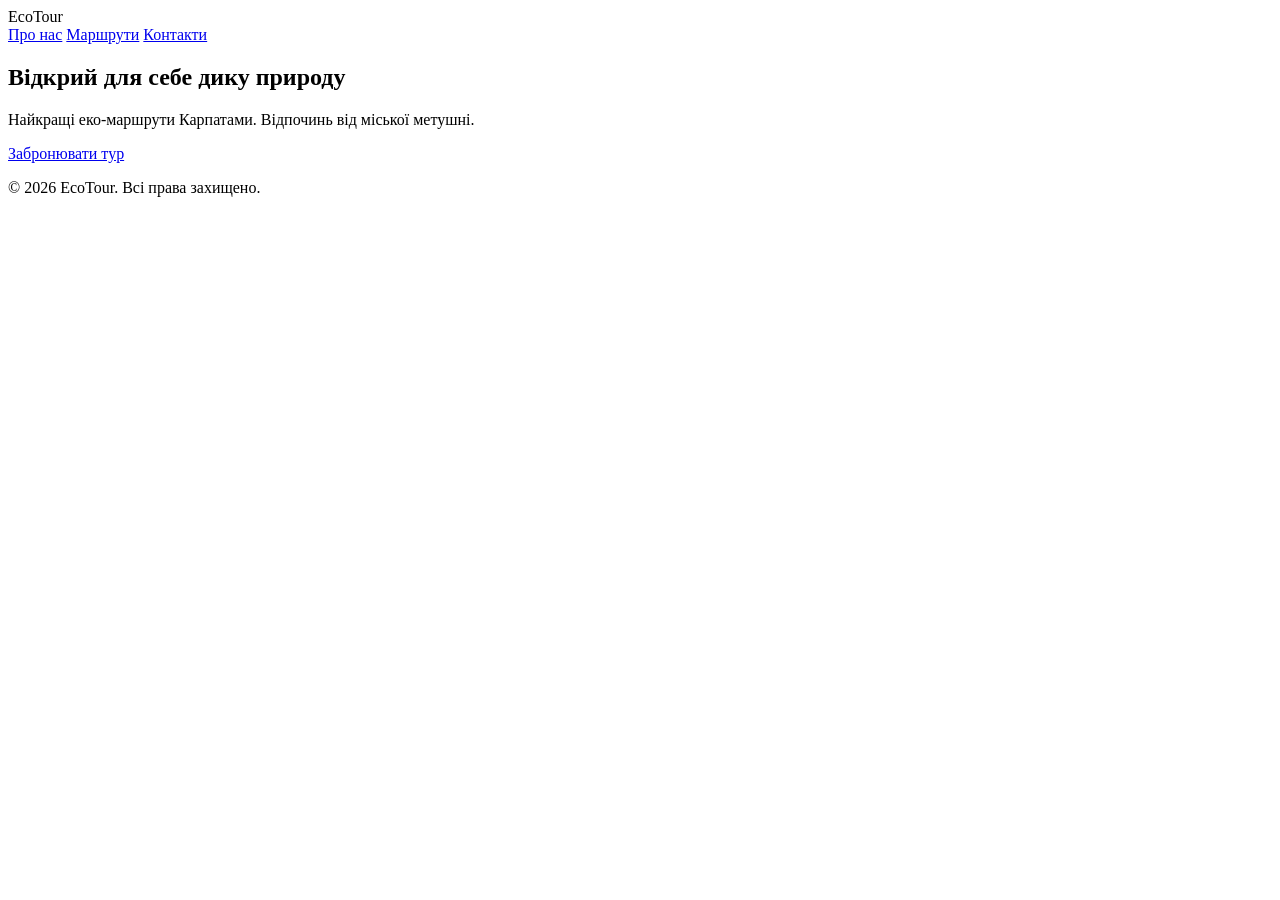
==== index.html @ 72266bc9 "Add files via upload" ====
<!doctype html>
<html>
<head>
<meta charset="utf-8">
<title>Untitled Document</title>
</head>

<body>
	<header class="site-header">
<div class="logo">EcoTour</div>
<nav class="main-nav">
<a href="#">Про нас</a>
<a href="#">Маршрути</a>
<a href="#">Контакти</a>
</nav>
</header>
<main>
<section class="hero-section">
<h1>Відкрий для себе дику природу</h1>
<p>Найкращі еко-маршрути Карпатами. Відпочинь від міської метушні.</p>
<a href="#" class="btn-primary">Забронювати тур</a>
</section>
</main>
<footer class="site-footer">
<p>&copy; 2026 EcoTour. Всі права захищено.</p>
</footer>
</body>
</html>
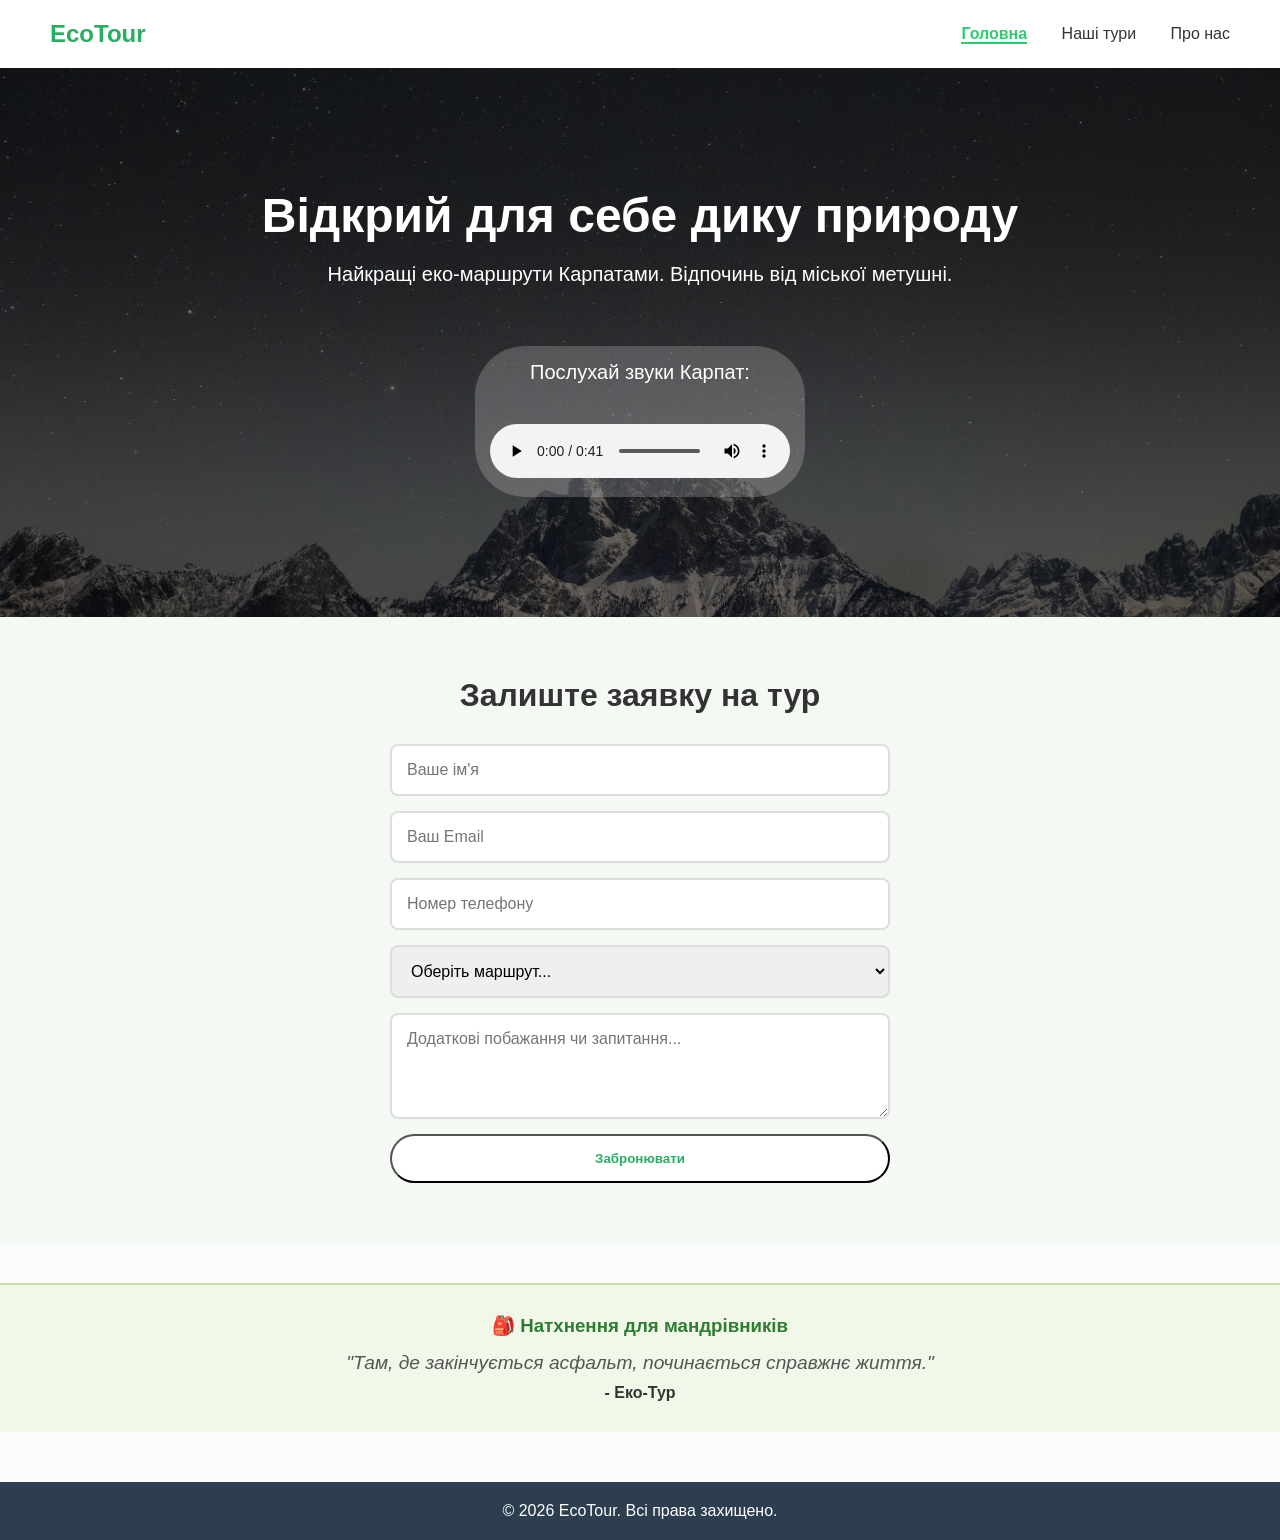
==== commit d2fdfa55: "Add files via upload" ====
--- a/index.html
+++ b/index.html
@@ -2,27 +2,107 @@
 <html>
 <head>
 <meta charset="utf-8">
-<title>Untitled Document</title>
+<meta name="viewport" content="width=device-width, initial-scale=1.0">
+<title>Ecotour</title>
+<link href="style.css" rel="stylesheet" type="text/css">
+<link rel="icon" href="images/favicon.png" type="image/png">
 </head>
 
 <body>
-	<header class="site-header">
-<div class="logo">EcoTour</div>
-<nav class="main-nav">
-<a href="#">Про нас</a>
-<a href="#">Маршрути</a>
-<a href="#">Контакти</a>
-</nav>
+<header class="site-header">
+    <div class="logo">EcoTour</div>
+       <nav class="main-nav">
+        <a href="index.html" class="active">Головна</a>
+        <a href="tours.html">Наші тури</a>
+        <a href="about.html">Про нас</a>
+       </nav>
+
 </header>
+
 <main>
-<section class="hero-section">
-<h1>Відкрий для себе дику природу</h1>
-<p>Найкращі еко-маршрути Карпатами. Відпочинь від міської метушні.</p>
-<a href="#" class="btn-primary">Забронювати тур</a>
+    <section class="hero-section">
+        <h1>Відкрий для себе дику природу</h1>
+        <p>Найкращі еко-маршрути Карпатами. Відпочинь від міської метушні.</p>
+   
+
+		
+       <div class="audio-player">
+        <p>Послухай звуки Карпат:</p>
+        <audio controls loop>
+            <source src="media/forest.mp3" type="audio/mpeg">
+            Ваш браузер не підтримує аудіоелемент.
+        </audio>
+       </div>
+
+    </section>
+	
+
+<section id="booking" class="booking-section">
+    <h2>Залиште заявку на тур</h2>
+    
+    <form action="#" method="POST" class="booking-form">
+        <input type="text" name="user_name" placeholder="Ваше ім'я" required>
+        
+        <input type="email" name="user_email" placeholder="Ваш Email" required>
+        
+        <input type="tel" name="user_phone" placeholder="Номер телефону">
+        
+        <select name="tour_choice" required>
+            <option value="" disabled selected>Оберіть маршрут...</option>
+            <option value="goverla">Сходження на Говерлу</option>
+            <option value="synevyr">Озеро Синевир</option>
+            <option value="wild">Дикі походи з наметами</option>
+        </select>
+        
+        <textarea name="user_message" rows="4" placeholder="Додаткові побажання чи запитання..."></textarea>
+        
+        <button type="submit" class="btn-primary">Забронювати</button>
+    </form>
 </section>
+
+	
+
 </main>
+
+
+<div class="quote-widget" style="text-align: center; padding: 30px; background-color: #f1f8e9; margin-top: 40px; border-top: 2px solid #c5e1a5;">
+    <h3 style="color: #2e7d32; margin-bottom: 15px;">🎒 Натхнення для мандрівників</h3>
+    
+    <p id="quote-text" style="font-size: 1.2em; font-style: italic; color: #555;">
+        "Завантажуємо мудрість..."
+    </p>
+    
+    <p id="quote-author" style="font-weight: bold; color: #333; margin-top: 10px;"></p>
+</div>		
+	
+	
 <footer class="site-footer">
-<p>&copy; 2026 EcoTour. Всі права захищено.</p>
+  <p>&copy; 2026 EcoTour. Всі права захищено.</p>
 </footer>
+
+	
+<script>
+    // 1. Звертаємося до нашого власного файлу JSON
+    fetch('quotes.json')
+        .then(response => response.json())
+        .then(data => {
+            // data - це тепер наш список усіх цитат.
+            // 2. Обираємо випадковий номер (індекс) зі списку
+            const randomIndex = Math.floor(Math.random() * data.length);
+            
+            // 3. Беремо цитату під цим випадковим номером
+            const randomQuote = data[randomIndex];
+            
+            // 4. Виводимо на екран
+            document.getElementById('quote-text').innerText = `"${randomQuote.quote}"`;
+            document.getElementById('quote-author').innerText = `- ${randomQuote.author}`;
+        })
+        .catch(error => {
+            console.error("Помилка завантаження цитат:", error);
+            document.getElementById('quote-text').innerText = "Гори чекають на тебе!";
+        });
+</script>
+	
+
 </body>
 </html>
--- a/style.css
+++ b/style.css
@@ -0,0 +1,259 @@
+@charset "utf-8";
+/* CSS Document */
+*{
+    margin: 0;
+    padding: 0;
+    box-sizing: border-box;
+    font-family: 'Segoe UI', Tahoma, Geneva, Verdana, sans-serif;
+}
+
+/* Робимо всі картинки адаптивними (Responsive Images) */
+img {
+    max-width: 100%; /* Картинка ніколи не буде ширшою за свій контейнер */
+    height: auto; /* Пропорції (ширина/висота) не спотворяться */
+    display: block;
+}
+
+
+body {
+    background-color: #f9fcfb; /* Світло-м'ятний фон сторінки */
+    color: #333;
+}
+
+.site-header {
+    background-color: #ffffff;
+    padding: 20px 50px;
+    display: flex; /* Вмикаємо Flexbox */
+    justify-content: space-between; /* Розсуваємо елементи по краях */
+    align-items: center; /* Центруємо по вертикалі */
+    box-shadow: 0 2px 10px rgba(0,0,0,0.1); /* Додаємо легку тінь */
+}
+
+.logo {
+    font-size: 24px;
+    font-weight: bold;
+    color: #27ae60; /* Зелений колір природи */
+}
+
+.main-nav a {
+    text-decoration: none;
+    color: #333;
+    margin-left: 30px; /* Відступ між посиланнями */
+    font-weight: 500;
+}
+
+.hero-section {
+    background-image: linear-gradient(rgba(0, 0, 0, 0.5), rgba(0, 0, 0, 0.5)), url('images/hero.jpg'); /* Шлях до картинки */
+    background-size: cover; /* Розтягує фото, щоб воно покрило весь блок без порожнин */
+    background-position: center; /* Центрує найголовнішу частину фотографії */
+    color: white;
+    text-align: center;
+    padding: 120px 20px;
+}
+
+.hero-section h1 {
+    font-size: 48px;
+    margin-bottom: 20px;
+	animation: fadeInDown 1.5s ease-out forwards; 
+}
+
+.hero-section p {
+    font-size: 20px;
+    margin-bottom: 40px;
+}
+
+/* Стилізація кнопки */
+.btn-primary {
+    background-color: #ffffff;
+    color: #27ae60;
+    padding: 15px 30px;
+    text-decoration: none;
+    border-radius: 25px;
+    font-weight: bold;
+    transition: 0.3s;
+	-webkit-transition: all 0.3s ease; /* Для Chrome та Safari */
+    -moz-transition: all 0.3s ease;    /* Для Firefox */
+    transition: all 0.3s ease;         /* Стандарт */
+	animation: pulse 2s infinite; /* Назва, тривалість 2 секунди, повторювати нескінченно */
+
+}
+
+.btn-primary:hover {
+    background-color: #f1f1f1;
+    box-shadow: 0 4px 15px rgba(0,0,0,0.2);
+}
+
+/* Оформлення футера */
+.site-footer {
+    text-align: center;
+    padding: 20px;
+    background-color: #2c3e50;
+    color: white;
+    margin-top: 50px;
+}
+
+
+@media (max-width:768px){
+.site-header {
+    flex-direction: column;
+    padding-top: 15px;
+    padding-bottom: 15px;
+}
+.main-nav {
+    margin-top: 15px;
+}
+.hero-section h1 {
+    font-size: 32px;
+}
+.hero-section p {
+    font-size: 16px;
+}
+.main-nav a {
+    margin-left: 15px;
+}
+}
+
+.popular-tours {
+    padding: 50px 20px;
+    text-align: center;
+}
+
+.popular-tours h2 {
+    margin-bottom: 30px;
+    font-size: 32px;
+}
+
+.tours-grid {
+    display: flex; /* Вмикаємо магію */
+    justify-content: center; /* Центруємо всі картки */
+    gap: 30px; /* Відстань між картками */
+    flex-wrap: wrap; /* Дозволяє карткам перенестися на новий рядок, якщо екран замалий */
+}
+
+.tour-card {
+    background-color: white;
+    border-radius: 10px;
+    overflow: hidden; /* Обрізає кути картинки, щоб вони не вилазили за заокруглені кути картки */
+    box-shadow: 0 4px 15px rgba(0,0,0,0.1);
+    width: 300px;
+	transition: all 0.4s ease;
+}
+
+.tour-card h3 {
+    padding: 15px;
+}
+
+.tour-card img {
+    filter: grayscale(100%); /* Робить фото чорно-білим */
+    transition: all 0.5s ease; /* Плавний перехід довжиною півсекунди */
+}
+
+.tour-card:hover img {
+    filter: grayscale(0%); /* Повертаємо колір */
+    transform: scale(1.1); /* Збільшуємо картинку на 10% */
+}
+
+.booking-section {
+    padding: 60px 20px;
+    background-color: #f4f9f4; /* Світло-зелений, еко-фон */
+    text-align: center;
+}
+
+.booking-section h2 {
+    margin-bottom: 30px;
+    font-size: 32px;
+}
+
+.booking-form {
+    max-width: 500px; /* Форма не розтягнеться на весь екран монітора */
+    margin: 0 auto; /* Центруємо саму форму по горизонталі */
+    display: flex; /* Вмикаємо Flexbox */
+    flex-direction: column; /* Ставимо поля одне під одним */
+    gap: 15px; /* Відстань між полями */
+}
+
+
+.booking-form input,
+.booking-form select,
+.booking-form textarea {
+    width: 100%; /* Займають всю ширину форми */
+    padding: 15px; /* Великі зручні відступи всередині */
+    border: 2px solid #ddd; /* Світло-сіра рамка */
+    border-radius: 8px; /* Заокруглені кути */
+    font-size: 16px; /* Читабельний шрифт */
+    font-family: inherit; /* Успадковуємо шрифт сайту, бо форми часто ставлять свій */
+    transition: all 0.3s ease; /* Плавний перехід для кліку */
+}
+
+
+.booking-form input:focus,
+.booking-form select:focus,
+.booking-form textarea:focus {
+    border-color: #2ecc71; /* Наш фірмовий зелений колір */
+    outline: none; /* Прибираємо стандартну синю рамку браузера */
+    box-shadow: 0 0 8px rgba(46, 204, 113, 0.3); /* Легке зелене світіння */
+}
+
+.tour-card:hover {
+    transform: translateY(-15px); /* Підіймає картку на 15 пікселів ВГОРУ (тому мінус) */
+    box-shadow: 0 15px 30px rgba(0,0,0,0.2); /* Робить тінь більшою і розмитішою */
+}
+
+@keyframes pulse {
+    0% { transform: scale(1); }       /* Стандартний розмір */
+    50% { transform: scale(1.05); }   /* Трохи збільшується (на 5%) */
+    100% { transform: scale(1); }     /* Повертається до норми */
+}
+
+@keyframes fadeInDown {
+    from { 
+        opacity: 0; /* Абсолютно прозорий */
+        transform: translateY(-50px); /* Зсунутий на 50px вгору */
+    }
+    to { 
+        opacity: 1; /* Повністю видимий */
+        transform: translateY(0); /* На своєму нормальному місці */
+    }
+}
+
+.team-photo {
+    display: block; /* Перетворюємо картинку з "літери" на окремий блок */
+    margin: 20px auto; /* 20px відступ зверху/знизу, і AUTO по боках (центрує блок) */
+    max-width: 800px; /* Обмежуємо ширину, щоб фото не було на весь екран монітора */
+    width: 100%; /* Адаптивність для телефонів */
+    border-radius: 15px; /* Красиво заокруглюємо кути */
+    box-shadow: 0 10px 20px rgba(0,0,0,0.1); /* Додаємо легку тінь для об'єму */
+}
+
+/* Підсвічування активної сторінки в меню */
+.main-nav a.active {
+    color: #2ecc71; /* Робимо текст зеленим */
+    font-weight: bold;
+    border-bottom: 2px solid #2ecc71; /* Додаємо підкреслення */
+}
+
+/* Стилі для відео-секції та карти */
+.video-promo, .contacts-map {
+    text-align: center;
+    padding: 40px 20px;
+    max-width: 800px; /* Обмежуємо максимальну ширину */
+    margin: 0 auto; /* Центруємо саму секцію */
+}
+
+/* Робимо всі фрейми (YouTube та Карти) адаптивними */
+.video-promo iframe, 
+.contacts-map iframe {
+    width: 100%; /* Завжди займають 100% доступної ширини екрана смартфона/ПК */
+    aspect-ratio: 16 / 9; /* Зберігаємо кінематографічну пропорцію */
+    border-radius: 12px; /* Красиві заокруглені кути */
+    box-shadow: 0 10px 20px rgba(0,0,0,0.1); /* Тінь для об'єму */
+}
+
+/* Стилізація блоку з аудіо */
+.audio-player {
+    margin-top: 20px;
+    background-color: rgba(255, 255, 255, 0.2);
+    padding: 15px;
+    border-radius: 50px;
+    display: inline-block;
+}
